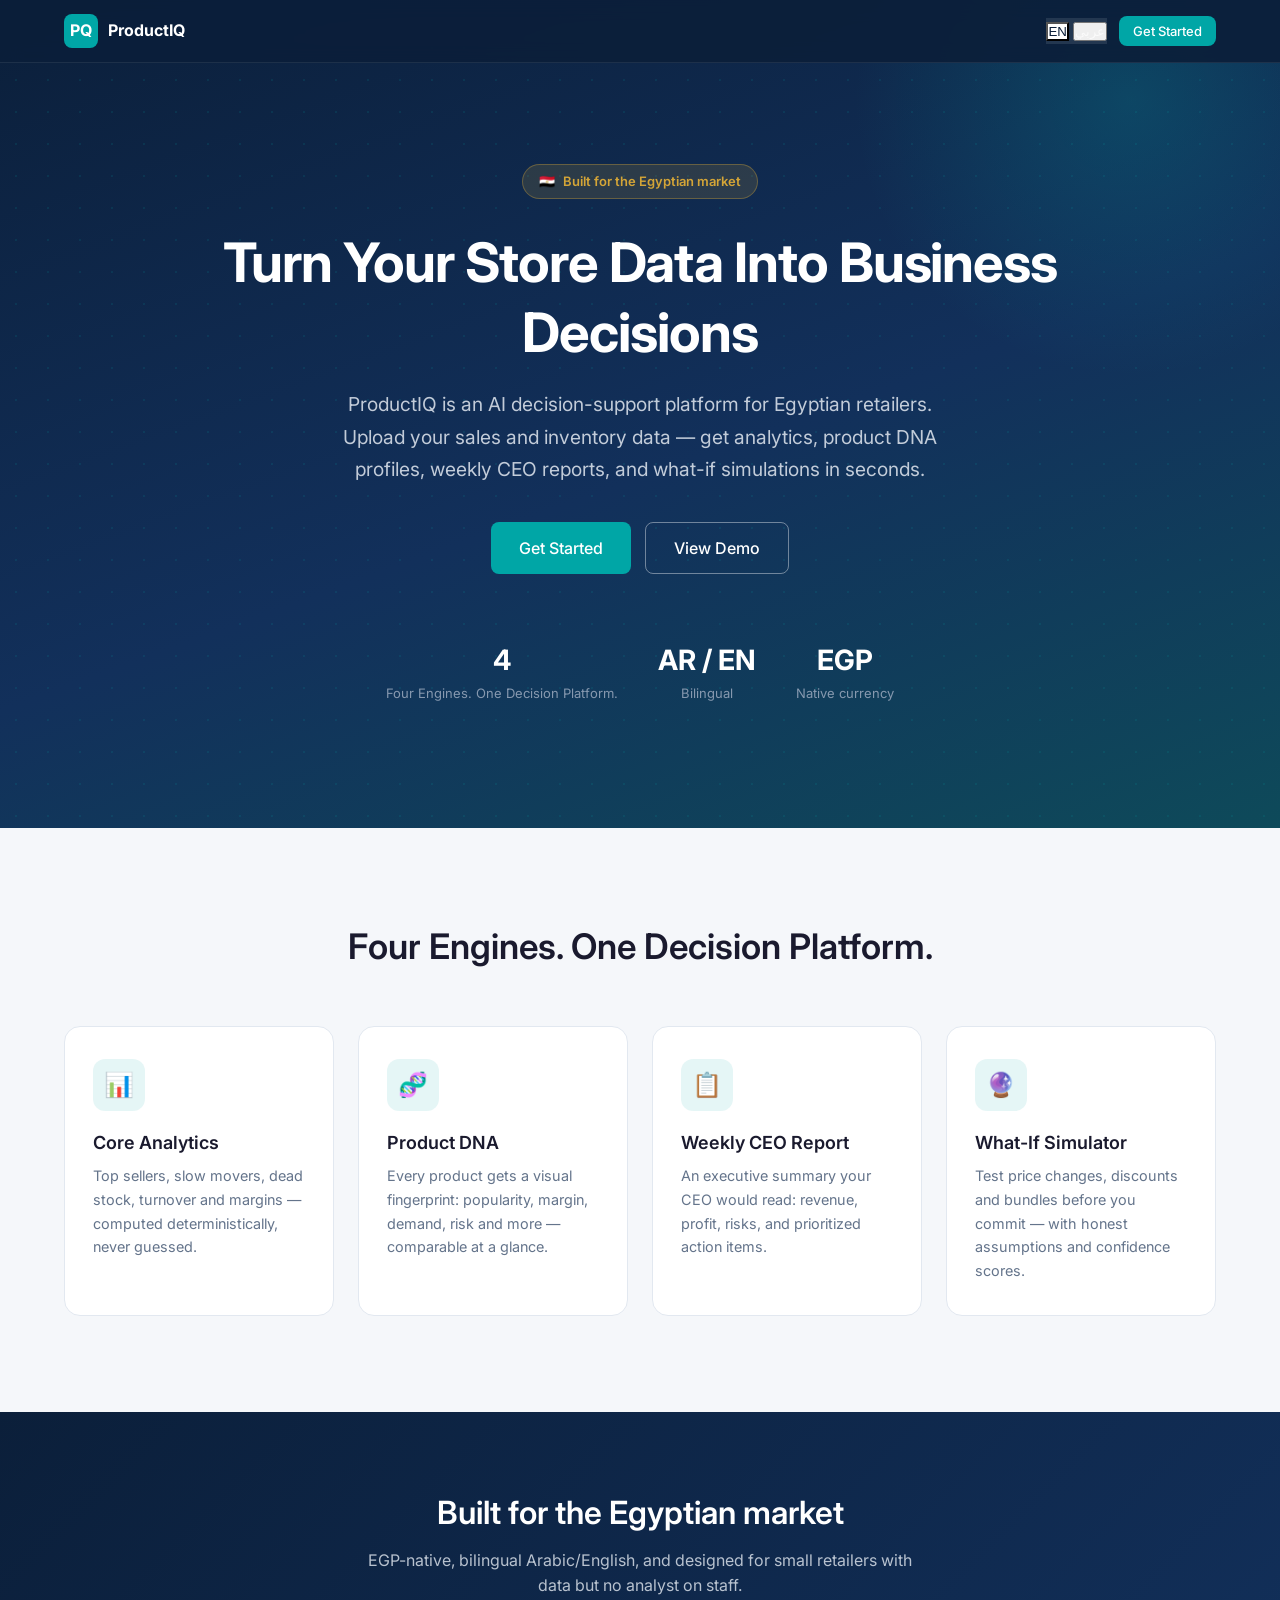
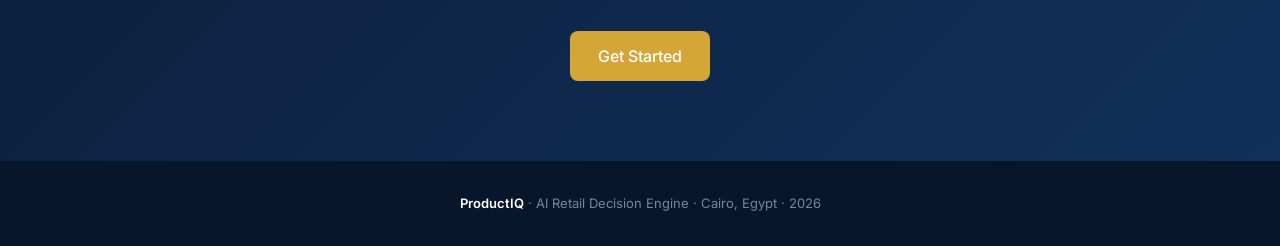
==== frontend/index.html @ 97748abc "ProductIQ v1: AI retail decision engine for the Egyptian market - Bilingual (AR/EN, RTL) frontend: l" ====
<!DOCTYPE html>
<html lang="en">
<head>
  <meta charset="UTF-8">
  <meta name="viewport" content="width=device-width, initial-scale=1.0">
  <title>ProductIQ — AI Retail Decision Engine</title>
  <link rel="preconnect" href="https://fonts.googleapis.com">
  <link href="https://fonts.googleapis.com/css2?family=Inter:wght@400;500;600;700&family=Cairo:wght@400;500;600;700&display=swap" rel="stylesheet">
  <link rel="stylesheet" href="css/design-system.css">
  <link rel="stylesheet" href="css/arabic.css">
  <style>
    .landing-nav {
      position: fixed; top: 0; left: 0; right: 0; z-index: 100;
      background: rgba(11,31,58,0.92); backdrop-filter: blur(10px);
      border-bottom: 1px solid rgba(255,255,255,0.08);
    }
    body[dir="rtl"] .landing-nav { left: 0; right: 0; }
    .landing-nav-inner {
      max-width: 1200px; margin: 0 auto; padding: 14px 24px;
      display: flex; align-items: center; justify-content: space-between;
    }
    .nav-logo { display: flex; align-items: center; gap: 10px; color: white; }
    .nav-logo .logo-icon {
      width: 34px; height: 34px; background: var(--teal); border-radius: 8px;
      display: flex; align-items: center; justify-content: center; font-weight: 700;
    }
    .nav-actions { display: flex; align-items: center; gap: 12px; }
    .landing-nav .lang-toggle { background: rgba(255,255,255,0.1); }
    .landing-nav .lang-btn { color: rgba(255,255,255,0.7); }
    .landing-nav .lang-btn.active { background: white; color: var(--navy); }

    .hero {
      min-height: 92vh; display: flex; align-items: center; justify-content: center;
      background: linear-gradient(160deg, #0B1F3A 0%, #12305B 55%, #0E4A5A 100%);
      position: relative; overflow: hidden; text-align: center; padding: 120px 24px 80px;
    }
    .hero::before {
      content: ''; position: absolute; inset: 0;
      background-image: radial-gradient(rgba(0,166,166,0.12) 1px, transparent 1px);
      background-size: 32px 32px;
    }
    .hero-glow {
      position: absolute; width: 600px; height: 600px; border-radius: 50%;
      background: radial-gradient(circle, rgba(0,166,166,0.22), transparent 65%);
      top: -200px; right: -150px; pointer-events: none;
    }
    body[dir="rtl"] .hero-glow { right: auto; left: -150px; }
    .hero-inner { position: relative; max-width: 840px; }
    .hero-badge {
      display: inline-flex; align-items: center; gap: 8px;
      padding: 6px 16px; border-radius: 20px; margin-bottom: 28px;
      background: rgba(212,165,55,0.15); border: 1px solid rgba(212,165,55,0.35);
      color: var(--gold); font-size: 0.8125rem; font-weight: 600;
    }
    .hero h1 { color: white; font-size: clamp(2rem, 5vw, 3.4rem); font-weight: 700; margin-bottom: 20px; letter-spacing: -0.02em; }
    .hero p { color: rgba(226,232,240,0.85); font-size: clamp(1rem, 2vw, 1.2rem); max-width: 640px; margin: 0 auto 36px; line-height: 1.7; }
    .hero-actions { display: flex; gap: 14px; justify-content: center; flex-wrap: wrap; }
    .hero-stats { display: flex; gap: 40px; justify-content: center; margin-top: 64px; flex-wrap: wrap; }
    .hero-stat { text-align: center; }
    .hero-stat .val { color: white; font-size: 1.75rem; font-weight: 700; }
    .hero-stat .lbl { color: rgba(148,163,184,0.9); font-size: 0.8125rem; }

    .features-section { padding: 96px 24px; max-width: 1200px; margin: 0 auto; }
    .section-title { text-align: center; margin-bottom: 56px; }
    .section-title h2 { font-size: clamp(1.6rem, 3.5vw, 2.2rem); margin-bottom: 12px; }
    .section-title p { color: var(--text-secondary); }
    .features-grid { display: grid; grid-template-columns: repeat(auto-fit, minmax(250px, 1fr)); gap: 24px; }
    .feature-card {
      background: var(--bg-card); border: 1px solid var(--border); border-radius: var(--radius-lg);
      padding: 32px 28px; transition: var(--transition); position: relative; overflow: hidden;
    }
    .feature-card::before {
      content: ''; position: absolute; top: 0; left: 0; right: 0; height: 3px;
      background: linear-gradient(90deg, var(--teal), var(--gold));
      opacity: 0; transition: var(--transition);
    }
    body[dir="rtl"] .feature-card::before { background: linear-gradient(-90deg, var(--teal), var(--gold)); }
    .feature-card:hover { transform: translateY(-4px); box-shadow: var(--shadow-lg); }
    .feature-card:hover::before { opacity: 1; }
    .feature-icon {
      width: 52px; height: 52px; border-radius: 12px; margin-bottom: 20px;
      display: flex; align-items: center; justify-content: center; font-size: 1.5rem;
      background: var(--teal-light);
    }
    .feature-card h3 { margin-bottom: 10px; font-size: 1.125rem; }
    .feature-card p { color: var(--text-secondary); font-size: 0.9rem; line-height: 1.65; }

    .cta-section {
      background: linear-gradient(135deg, var(--navy) 0%, #12305B 100%);
      padding: 80px 24px; text-align: center;
    }
    .cta-section h2 { color: white; font-size: clamp(1.5rem, 3vw, 2rem); margin-bottom: 14px; }
    .cta-section p { color: rgba(226,232,240,0.8); max-width: 560px; margin: 0 auto 32px; }

    .landing-footer {
      background: #08162B; color: rgba(148,163,184,0.8);
      padding: 32px 24px; text-align: center; font-size: 0.8125rem;
    }
    .landing-footer .footer-brand { color: white; font-weight: 600; }
  </style>
</head>
<body>
  <nav class="landing-nav">
    <div class="landing-nav-inner">
      <div class="nav-logo">
        <div class="logo-icon">PQ</div>
        <div>
          <div style="font-weight:700" data-i18n="app.name">ProductIQ</div>
        </div>
      </div>
      <div class="nav-actions">
        <div class="lang-toggle">
          <button class="lang-btn active" data-lang="en" onclick="I18n.setLang('en')">EN</button>
          <button class="lang-btn" data-lang="ar" onclick="I18n.setLang('ar')">عربي</button>
        </div>
        <a href="upload.html" class="btn btn-primary btn-sm" data-i18n="btn.getStarted">Get Started</a>
      </div>
    </div>
  </nav>

  <section class="hero">
    <div class="hero-glow"></div>
    <div class="hero-inner">
      <div class="hero-badge">🇪🇬 <span data-i18n="landing.cta.title">Built for the Egyptian market</span></div>
      <h1 data-i18n="landing.hero.title">Turn Your Store Data Into Business Decisions</h1>
      <p data-i18n="landing.hero.subtitle">ProductIQ is an AI decision-support platform for Egyptian retailers.</p>
      <div class="hero-actions">
        <a href="upload.html" class="btn btn-primary btn-lg" data-i18n="btn.getStarted">Get Started</a>
        <a href="dashboard.html" class="btn btn-outline btn-lg" style="color:white;border-color:rgba(255,255,255,0.4)" data-i18n="btn.viewDemo">View Demo</a>
      </div>
      <div class="hero-stats">
        <div class="hero-stat"><div class="val">4</div><div class="lbl" data-i18n="landing.features.title">AI Engines</div></div>
        <div class="hero-stat"><div class="val">AR / EN</div><div class="lbl">Bilingual</div></div>
        <div class="hero-stat"><div class="val" data-i18n="common.egp">EGP</div><div class="lbl">Native currency</div></div>
      </div>
    </div>
  </section>

  <section class="features-section">
    <div class="section-title">
      <h2 data-i18n="landing.features.title">Four Engines. One Decision Platform.</h2>
    </div>
    <div class="features-grid">
      <div class="feature-card">
        <div class="feature-icon">📊</div>
        <h3 data-i18n="landing.f1.title">Core Analytics</h3>
        <p data-i18n="landing.f1.desc">Top sellers, slow movers, dead stock, turnover and margins.</p>
      </div>
      <div class="feature-card">
        <div class="feature-icon">🧬</div>
        <h3 data-i18n="landing.f2.title">Product DNA</h3>
        <p data-i18n="landing.f2.desc">Every product gets a visual fingerprint.</p>
      </div>
      <div class="feature-card">
        <div class="feature-icon">📋</div>
        <h3 data-i18n="landing.f3.title">Weekly CEO Report</h3>
        <p data-i18n="landing.f3.desc">An executive summary your CEO would read.</p>
      </div>
      <div class="feature-card">
        <div class="feature-icon">🔮</div>
        <h3 data-i18n="landing.f4.title">What-If Simulator</h3>
        <p data-i18n="landing.f4.desc">Test price changes before you commit.</p>
      </div>
    </div>
  </section>

  <section class="cta-section">
    <h2 data-i18n="landing.cta.title">Built for the Egyptian market</h2>
    <p data-i18n="landing.cta.desc">EGP-native, bilingual Arabic/English, designed for small retailers.</p>
    <a href="upload.html" class="btn btn-gold btn-lg" data-i18n="btn.getStarted">Get Started</a>
  </section>

  <footer class="landing-footer">
    <span class="footer-brand" data-i18n="app.name">ProductIQ</span> · <span data-i18n="app.tagline">AI Retail Decision Engine</span> · Cairo, Egypt · 2026
  </footer>

  <script src="js/i18n.js"></script>
</body>
</html>
---- frontend/css/design-system.css ----
:root {
  --navy: #0B1F3A;
  --navy-light: #1A3355;
  --navy-mid: #2A4A6E;
  --teal: #00A6A6;
  --teal-hover: #008F8F;
  --teal-light: rgba(0, 166, 166, 0.1);
  --gold: #D4A537;
  --gold-light: rgba(212, 165, 55, 0.12);
  --bg: #F5F7FA;
  --bg-card: #FFFFFF;
  --bg-sidebar: #0B1F3A;
  --text-primary: #1A1A2E;
  --text-secondary: #64748B;
  --text-light: #94A3B8;
  --text-on-dark: #E2E8F0;
  --border: #E2E8F0;
  --border-light: #F1F5F9;
  --success: #10B981;
  --success-bg: rgba(16, 185, 129, 0.1);
  --warning: #F59E0B;
  --warning-bg: rgba(245, 158, 11, 0.1);
  --danger: #EF4444;
  --danger-bg: rgba(239, 68, 68, 0.1);
  --info: #3B82F6;
  --info-bg: rgba(59, 130, 246, 0.1);
  --radius: 12px;
  --radius-sm: 8px;
  --radius-lg: 16px;
  --shadow: 0 1px 3px rgba(0,0,0,0.06), 0 1px 2px rgba(0,0,0,0.04);
  --shadow-md: 0 4px 6px rgba(0,0,0,0.05), 0 10px 15px rgba(0,0,0,0.03);
  --shadow-lg: 0 10px 25px rgba(0,0,0,0.08);
  --sidebar-width: 260px;
  --header-height: 64px;
  --transition: 0.2s ease;
  --font-ar: 'Cairo', 'Tajawal', sans-serif;
  --font-en: 'Inter', -apple-system, sans-serif;
  --font-body: 'Inter', 'Cairo', -apple-system, sans-serif;
}

*, *::before, *::after { box-sizing: border-box; margin: 0; padding: 0; }
html { scroll-behavior: smooth; }
body {
  font-family: var(--font-body);
  background: var(--bg);
  color: var(--text-primary);
  line-height: 1.6;
  -webkit-font-smoothing: antialiased;
  min-height: 100vh;
  direction: ltr;
}
body[dir="rtl"] { direction: rtl; }

a { color: var(--teal); text-decoration: none; transition: var(--transition); }
a:hover { color: var(--teal-hover); }

h1, h2, h3, h4, h5, h6 { line-height: 1.3; font-weight: 600; }
h1 { font-size: 2rem; }
h2 { font-size: 1.5rem; }
h3 { font-size: 1.25rem; }
h4 { font-size: 1.125rem; }

body[dir="rtl"] h1,
body[dir="rtl"] h2,
body[dir="rtl"] h3 { font-family: var(--font-ar); }

.badge {
  display: inline-flex;
  align-items: center;
  gap: 4px;
  padding: 4px 10px;
  border-radius: 20px;
  font-size: 0.75rem;
  font-weight: 500;
  line-height: 1.4;
}
.badge-success { background: var(--success-bg); color: var(--success); }
.badge-warning { background: var(--warning-bg); color: var(--warning); }
.badge-danger { background: var(--danger-bg); color: var(--danger); }
.badge-info { background: var(--info-bg); color: var(--info); }

.kpi-value { font-size: 1.75rem; font-weight: 700; line-height: 1.2; }
.kpi-label { font-size: 0.8125rem; color: var(--text-secondary); font-weight: 500; }
.kpi-change { font-size: 0.75rem; font-weight: 600; }
.kpi-change.up { color: var(--success); }
.kpi-change.down { color: var(--danger); }

.btn {
  display: inline-flex;
  align-items: center;
  justify-content: center;
  gap: 8px;
  padding: 10px 20px;
  border: none;
  border-radius: var(--radius-sm);
  font-family: var(--font-body);
  font-size: 0.875rem;
  font-weight: 500;
  cursor: pointer;
  transition: var(--transition);
  line-height: 1.4;
  white-space: nowrap;
}
.btn-primary { background: var(--teal); color: white; }
.btn-primary:hover { background: var(--teal-hover); transform: translateY(-1px); box-shadow: 0 4px 12px rgba(0,166,166,0.3); }
.btn-outline { background: transparent; color: var(--teal); border: 1.5px solid var(--teal); }
.btn-outline:hover { background: var(--teal-light); }
.btn-ghost { background: transparent; color: var(--text-secondary); }
.btn-ghost:hover { background: var(--border-light); }
.btn-gold { background: var(--gold); color: white; }
.btn-gold:hover { background: #C49530; transform: translateY(-1px); }
.btn-sm { padding: 6px 14px; font-size: 0.8125rem; }
.btn-lg { padding: 14px 28px; font-size: 1rem; }
.btn-block { width: 100%; }

.card {
  background: var(--bg-card);
  border: 1px solid var(--border);
  border-radius: var(--radius);
  box-shadow: var(--shadow);
  transition: var(--transition);
}
.card:hover { box-shadow: var(--shadow-md); }
.card-header {
  padding: 20px 24px 0;
  display: flex;
  align-items: center;
  justify-content: space-between;
  gap: 12px;
}
.card-body { padding: 20px 24px; }
.card-footer {
  padding: 16px 24px;
  border-top: 1px solid var(--border);
  display: flex;
  align-items: center;
  gap: 8px;
  font-size: 0.8125rem;
  color: var(--text-secondary);
}

input, select, textarea {
  font-family: var(--font-body);
  font-size: 0.875rem;
  padding: 10px 14px;
  border: 1.5px solid var(--border);
  border-radius: var(--radius-sm);
  background: var(--bg-card);
  color: var(--text-primary);
  transition: var(--transition);
  width: 100%;
  outline: none;
}
input:focus, select:focus, textarea:focus {
  border-color: var(--teal);
  box-shadow: 0 0 0 3px var(--teal-light);
}

table {
  width: 100%;
  border-collapse: collapse;
  font-size: 0.875rem;
}
th {
  text-align: left;
  padding: 12px 16px;
  font-weight: 600;
  color: var(--text-secondary);
  border-bottom: 2px solid var(--border);
  font-size: 0.75rem;
  text-transform: uppercase;
  letter-spacing: 0.05em;
}
body[dir="rtl"] th { text-align: right; }
td {
  padding: 12px 16px;
  border-bottom: 1px solid var(--border-light);
}
tr:hover td { background: var(--border-light); }

.grid-2 { display: grid; grid-template-columns: 1fr 1fr; gap: 20px; }
.grid-3 { display: grid; grid-template-columns: 1fr 1fr 1fr; gap: 20px; }
.grid-4 { display: grid; grid-template-columns: 1fr 1fr 1fr 1fr; gap: 20px; }
@media (max-width: 1024px) {
  .grid-4 { grid-template-columns: 1fr 1fr; }
  .grid-3 { grid-template-columns: 1fr 1fr; }
}
@media (max-width: 640px) {
  .grid-2, .grid-3, .grid-4 { grid-template-columns: 1fr; }
}

.text-center { text-align: center; }
.text-right { text-align: right; }
body[dir="rtl"] .text-right { text-align: left; }
.mt-1 { margin-top: 8px; }
.mt-2 { margin-top: 16px; }
.mt-3 { margin-top: 24px; }
.mt-4 { margin-top: 32px; }
.mb-1 { margin-bottom: 8px; }
.mb-2 { margin-bottom: 16px; }
.mb-3 { margin-bottom: 24px; }
.gap-1 { gap: 8px; }
.gap-2 { gap: 16px; }
.flex { display: flex; }
.flex-center { align-items: center; justify-content: center; }
.flex-between { display: flex; align-items: center; justify-content: space-between; }
.flex-col { flex-direction: column; }
.wrap { flex-wrap: wrap; }
.flex-1 { flex: 1; }
---- frontend/css/arabic.css ----
body[dir="rtl"] {
  font-family: var(--font-ar);
}

body[dir="rtl"] .sidebar,
body[dir="rtl"] .main-content,
body[dir="rtl"] .top-header,
body[dir="rtl"] .page-content { direction: rtl; }

body[dir="rtl"] .nav-item { text-align: right; }
body[dir="rtl"] .nav-icon { margin-left: 12px; margin-right: 0; }

body[dir="rtl"] input,
body[dir="rtl"] select,
body[dir="rtl"] textarea { direction: rtl; }

body[dir="rtl"] .stat-card,
body[dir="rtl"] .card { direction: rtl; }

body[dir="rtl"] table th,
body[dir="rtl"] table td { text-align: right; }

body[dir="rtl"] .lang-btn {
  font-family: var(--font-ar);
}

body[dir="rtl"] .btn { font-family: var(--font-ar); }

body[dir="rtl"] .badge { font-family: var(--font-ar); }

body[dir="rtl"] .upload-zone { direction: rtl; }

body[dir="rtl"] .dna-dimension { direction: rtl; }

body[dir="rtl"] .report-card { direction: rtl; }
body[dir="rtl"] .report-card .report-section h3 { font-family: var(--font-ar); }

body[dir="rtl"] .simulator-input { direction: rtl; }

body[dir="rtl"] .header-breadcrumb { font-family: var(--font-ar); }

body[dir="rtl"] .empty-state { direction: rtl; }

body[dir="rtl"] .confidence-meter { direction: rtl; }
body[dir="rtl"] .assumptions-box { direction: rtl; }

@import url('https://fonts.googleapis.com/css2?family=Cairo:wght@400;500;600;700&display=swap');
@import url('https://fonts.googleapis.com/css2?family=Tajawal:wght@400;500;700&display=swap');
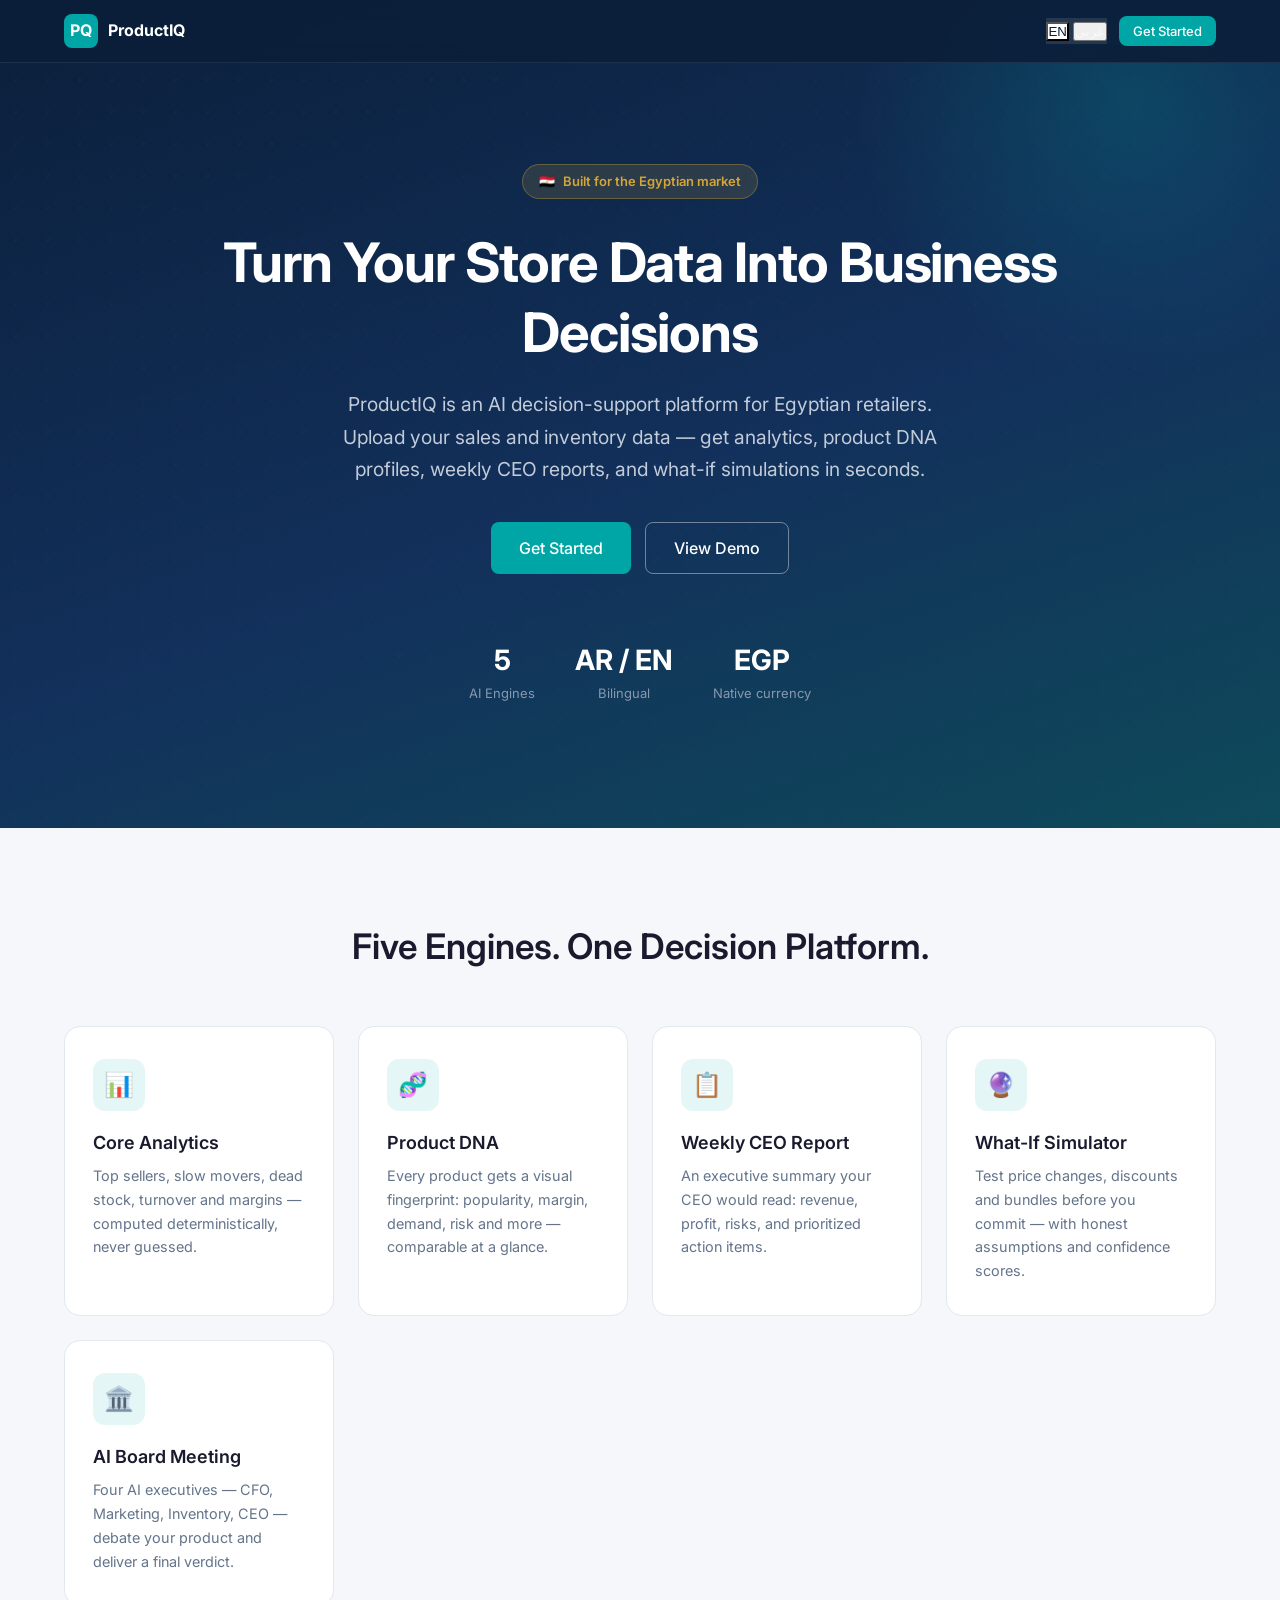
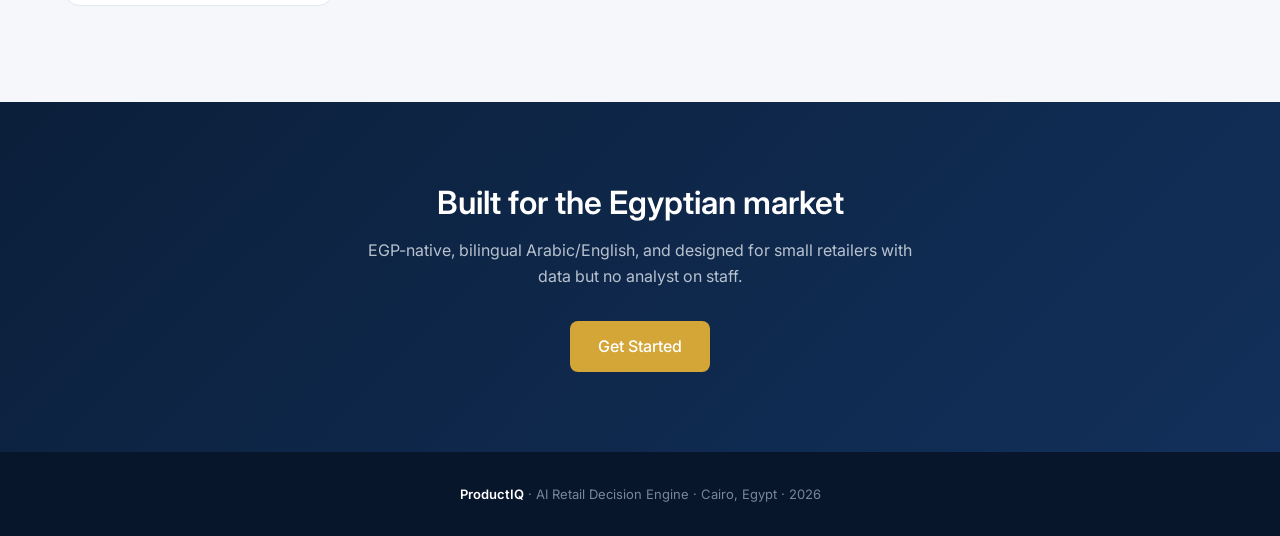
==== commit 386fba09: "v2: Add AI Board Meeting — 5th engine - Multi-agent product evaluation: CFO, Marketing, Inventory, C" ====
--- a/frontend/index.html
+++ b/frontend/index.html
@@ -129,7 +129,7 @@
         <a href="dashboard.html" class="btn btn-outline btn-lg" style="color:white;border-color:rgba(255,255,255,0.4)" data-i18n="btn.viewDemo">View Demo</a>
       </div>
       <div class="hero-stats">
-        <div class="hero-stat"><div class="val">4</div><div class="lbl" data-i18n="landing.features.title">AI Engines</div></div>
+        <div class="hero-stat"><div class="val">5</div><div class="lbl">AI Engines</div></div>
         <div class="hero-stat"><div class="val">AR / EN</div><div class="lbl">Bilingual</div></div>
         <div class="hero-stat"><div class="val" data-i18n="common.egp">EGP</div><div class="lbl">Native currency</div></div>
       </div>
@@ -161,6 +161,11 @@
         <h3 data-i18n="landing.f4.title">What-If Simulator</h3>
         <p data-i18n="landing.f4.desc">Test price changes before you commit.</p>
       </div>
+      <div class="feature-card">
+        <div class="feature-icon">🏛️</div>
+        <h3>AI Board Meeting</h3>
+        <p>Four AI executives — CFO, Marketing, Inventory, CEO — debate your product and deliver a final verdict.</p>
+      </div>
     </div>
   </section>
 
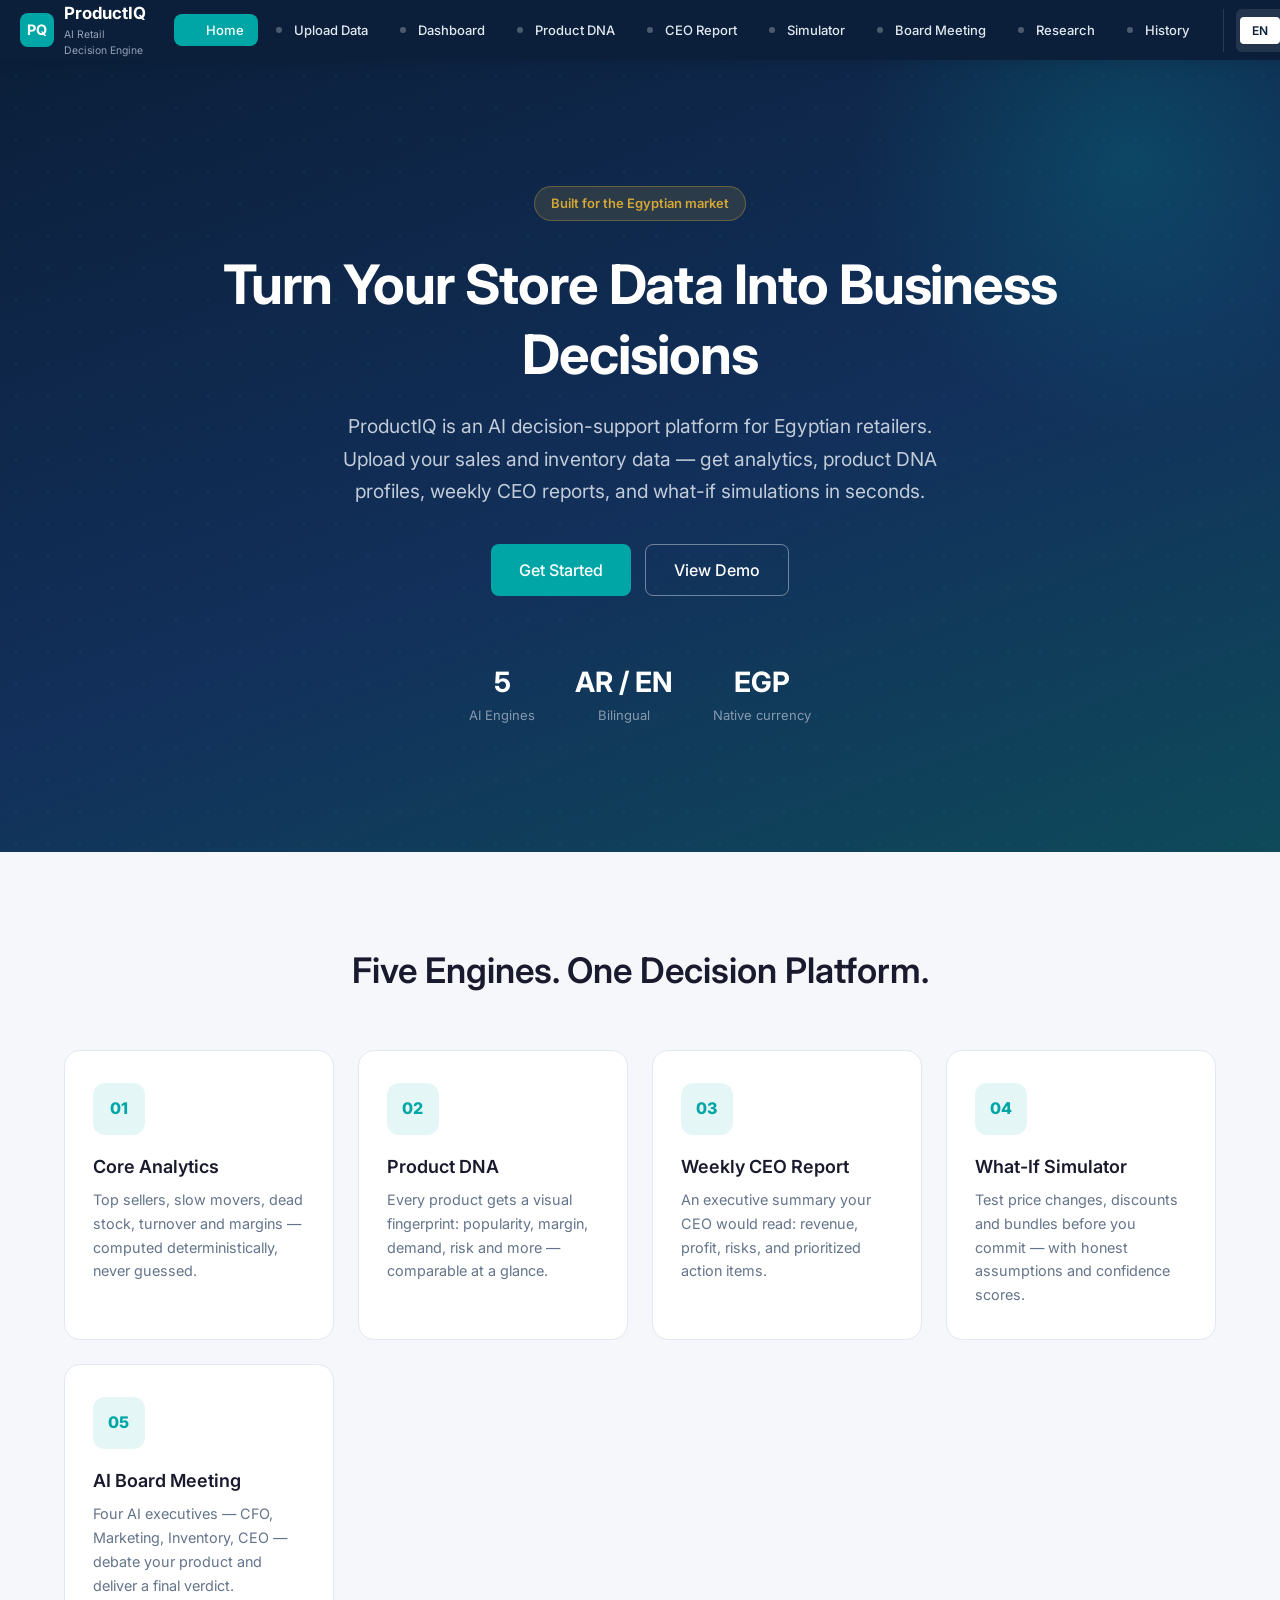
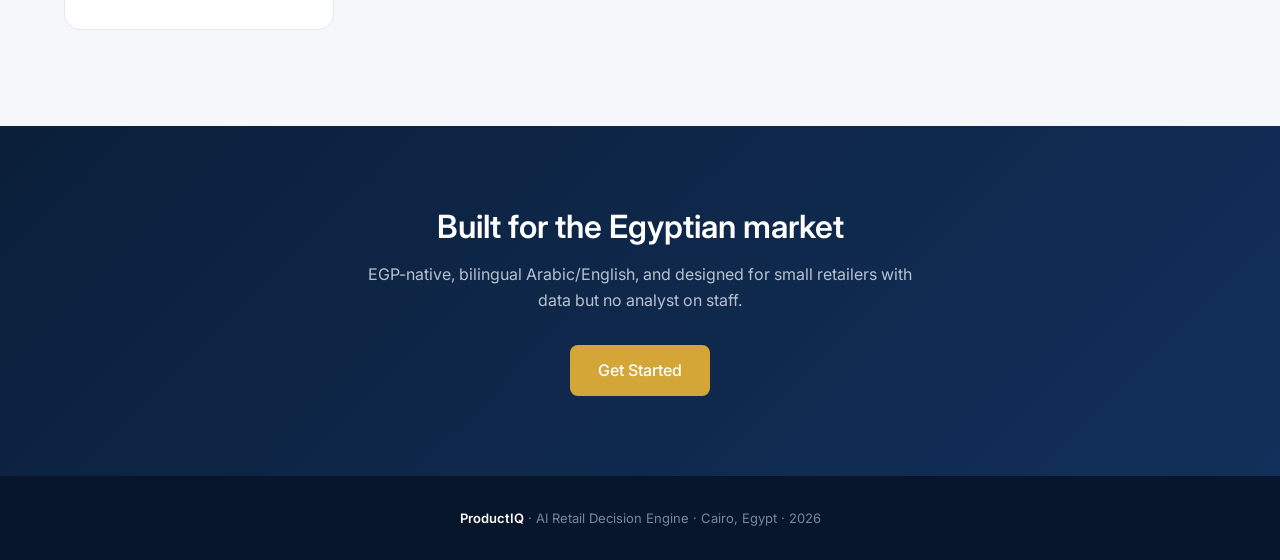
==== commit 49cc557f: "ProductIQ v2: full auth, MCP research agent, memory, simulation engine, CI/CD, and test suite" ====
--- a/frontend/index.html
+++ b/frontend/index.html
@@ -7,32 +7,14 @@
   <link rel="preconnect" href="https://fonts.googleapis.com">
   <link href="https://fonts.googleapis.com/css2?family=Inter:wght@400;500;600;700&family=Cairo:wght@400;500;600;700&display=swap" rel="stylesheet">
   <link rel="stylesheet" href="css/design-system.css">
+  <link rel="stylesheet" href="css/layout.css">
+  <link rel="stylesheet" href="css/responsive.css">
   <link rel="stylesheet" href="css/arabic.css">
   <style>
-    .landing-nav {
-      position: fixed; top: 0; left: 0; right: 0; z-index: 100;
-      background: rgba(11,31,58,0.92); backdrop-filter: blur(10px);
-      border-bottom: 1px solid rgba(255,255,255,0.08);
-    }
-    body[dir="rtl"] .landing-nav { left: 0; right: 0; }
-    .landing-nav-inner {
-      max-width: 1200px; margin: 0 auto; padding: 14px 24px;
-      display: flex; align-items: center; justify-content: space-between;
-    }
-    .nav-logo { display: flex; align-items: center; gap: 10px; color: white; }
-    .nav-logo .logo-icon {
-      width: 34px; height: 34px; background: var(--teal); border-radius: 8px;
-      display: flex; align-items: center; justify-content: center; font-weight: 700;
-    }
-    .nav-actions { display: flex; align-items: center; gap: 12px; }
-    .landing-nav .lang-toggle { background: rgba(255,255,255,0.1); }
-    .landing-nav .lang-btn { color: rgba(255,255,255,0.7); }
-    .landing-nav .lang-btn.active { background: white; color: var(--navy); }
-
     .hero {
-      min-height: 92vh; display: flex; align-items: center; justify-content: center;
+      min-height: 88vh; display: flex; align-items: center; justify-content: center;
       background: linear-gradient(160deg, #0B1F3A 0%, #12305B 55%, #0E4A5A 100%);
-      position: relative; overflow: hidden; text-align: center; padding: 120px 24px 80px;
+      position: relative; overflow: hidden; text-align: center; padding: 80px 24px;
     }
     .hero::before {
       content: ''; position: absolute; inset: 0;
@@ -82,6 +64,12 @@
       display: flex; align-items: center; justify-content: center; font-size: 1.5rem;
       background: var(--teal-light);
     }
+    .feature-num {
+      width: 52px; height: 52px; border-radius: 12px; margin-bottom: 20px;
+      display: flex; align-items: center; justify-content: center;
+      font-size: 1rem; font-weight: 800; letter-spacing: 0.02em;
+      background: var(--teal-light); color: var(--teal);
+    }
     .feature-card h3 { margin-bottom: 10px; font-size: 1.125rem; }
     .feature-card p { color: var(--text-secondary); font-size: 0.9rem; line-height: 1.65; }
 
@@ -100,28 +88,40 @@
   </style>
 </head>
 <body>
-  <nav class="landing-nav">
-    <div class="landing-nav-inner">
-      <div class="nav-logo">
-        <div class="logo-icon">PQ</div>
-        <div>
-          <div style="font-weight:700" data-i18n="app.name">ProductIQ</div>
-        </div>
+  <nav class="topbar">
+    <div class="brand">
+      <div class="logo-icon">PQ</div>
+      <div>
+        <span class="brand-name" data-i18n="app.name">ProductIQ</span>
+        <span class="brand-sub" data-i18n="app.tagline">AI Retail Decision Engine</span>
       </div>
-      <div class="nav-actions">
-        <div class="lang-toggle">
-          <button class="lang-btn active" data-lang="en" onclick="I18n.setLang('en')">EN</button>
-          <button class="lang-btn" data-lang="ar" onclick="I18n.setLang('ar')">عربي</button>
-        </div>
-        <a href="upload.html" class="btn btn-primary btn-sm" data-i18n="btn.getStarted">Get Started</a>
+    </div>
+    <div class="nav-links">
+      <button class="nav-item" data-page="home" data-href="index.html"><span class="nav-dot"></span><span data-i18n="nav.home">Home</span></button>
+      <button class="nav-item" data-page="upload" data-href="upload.html"><span class="nav-dot"></span><span data-i18n="nav.upload">Upload</span></button>
+      <button class="nav-item" data-page="dashboard" data-href="dashboard.html"><span class="nav-dot"></span><span data-i18n="nav.dashboard">Dashboard</span></button>
+      <button class="nav-item" data-page="dna" data-href="product-dna.html"><span class="nav-dot"></span><span data-i18n="nav.dna">Product DNA</span></button>
+      <button class="nav-item" data-page="report" data-href="ceo-report.html"><span class="nav-dot"></span><span data-i18n="nav.report">CEO Report</span></button>
+      <button class="nav-item" data-page="simulator" data-href="simulator.html"><span class="nav-dot"></span><span data-i18n="nav.simulator">Simulator</span></button>
+      <button class="nav-item" data-page="board" data-href="board-meeting.html"><span class="nav-dot"></span><span data-i18n="nav.board">Board Meeting</span></button>
+        <button class="nav-item" data-page="research" data-href="research.html"><span class="nav-dot"></span><span data-i18n="nav.research">Research</span></button>
+        <button class="nav-item" data-page="history" data-href="history.html"><span class="nav-dot"></span><span data-i18n="nav.history">History</span></button>
+    </div>
+    <div class="topbar-right">
+      <div class="lang-toggle">
+        <button class="lang-btn active" data-lang="en" onclick="I18n.setLang('en')">EN</button>
+        <button class="lang-btn" data-lang="ar" onclick="I18n.setLang('ar')">عربي</button>
       </div>
+      <a href="upload.html" class="btn btn-primary btn-sm" data-i18n="btn.getStarted">Get Started</a>
+      <div id="userMenu" class="user-menu"></div>
+        <button class="hamburger" aria-label="Menu">☰</button>
     </div>
   </nav>
 
   <section class="hero">
     <div class="hero-glow"></div>
     <div class="hero-inner">
-      <div class="hero-badge">🇪🇬 <span data-i18n="landing.cta.title">Built for the Egyptian market</span></div>
+      <div class="hero-badge"><span data-i18n="landing.cta.title">Built for the Egyptian market</span></div>
       <h1 data-i18n="landing.hero.title">Turn Your Store Data Into Business Decisions</h1>
       <p data-i18n="landing.hero.subtitle">ProductIQ is an AI decision-support platform for Egyptian retailers.</p>
       <div class="hero-actions">
@@ -142,27 +142,27 @@
     </div>
     <div class="features-grid">
       <div class="feature-card">
-        <div class="feature-icon">📊</div>
+        <div class="feature-num">01</div>
         <h3 data-i18n="landing.f1.title">Core Analytics</h3>
         <p data-i18n="landing.f1.desc">Top sellers, slow movers, dead stock, turnover and margins.</p>
       </div>
       <div class="feature-card">
-        <div class="feature-icon">🧬</div>
+        <div class="feature-num">02</div>
         <h3 data-i18n="landing.f2.title">Product DNA</h3>
         <p data-i18n="landing.f2.desc">Every product gets a visual fingerprint.</p>
       </div>
       <div class="feature-card">
-        <div class="feature-icon">📋</div>
+        <div class="feature-num">03</div>
         <h3 data-i18n="landing.f3.title">Weekly CEO Report</h3>
         <p data-i18n="landing.f3.desc">An executive summary your CEO would read.</p>
       </div>
       <div class="feature-card">
-        <div class="feature-icon">🔮</div>
+        <div class="feature-num">04</div>
         <h3 data-i18n="landing.f4.title">What-If Simulator</h3>
         <p data-i18n="landing.f4.desc">Test price changes before you commit.</p>
       </div>
       <div class="feature-card">
-        <div class="feature-icon">🏛️</div>
+        <div class="feature-num">05</div>
         <h3>AI Board Meeting</h3>
         <p>Four AI executives — CFO, Marketing, Inventory, CEO — debate your product and deliver a final verdict.</p>
       </div>
@@ -180,5 +180,7 @@
   </footer>
 
   <script src="js/i18n.js"></script>
+  <script src="js/app.js"></script>
+  <script>App.initNav('home');</script>
 </body>
 </html>
--- a/frontend/css/layout.css
+++ b/frontend/css/layout.css
@@ -0,0 +1,186 @@
+.app-layout {
+  display: flex;
+  flex-direction: column;
+  min-height: 100vh;
+}
+
+/* ── Top navigation bar (replaces the old left sidebar) ── */
+.topbar {
+  position: sticky;
+  top: 0;
+  z-index: 100;
+  background: var(--bg-sidebar);
+  color: white;
+  display: flex;
+  align-items: center;
+  gap: 8px;
+  padding-inline: 20px;
+  height: 60px;
+  box-shadow: var(--shadow-md);
+}
+.topbar .brand {
+  display: flex;
+  align-items: center;
+  gap: 10px;
+  margin-inline-end: 20px;
+}
+.topbar .brand .logo-icon {
+  width: 34px; height: 34px;
+  background: var(--teal);
+  border-radius: var(--radius-sm);
+  display: flex; align-items: center; justify-content: center;
+  font-weight: 700; font-size: 0.9rem; flex-shrink: 0;
+}
+.topbar .brand .brand-name { font-size: 1.05rem; font-weight: 700; white-space: nowrap; }
+.topbar .brand .brand-sub { font-size: 0.65rem; color: var(--text-light); display: block; }
+
+.topbar .nav-links {
+  display: flex;
+  align-items: center;
+  gap: 4px;
+  flex: 1;
+  justify-content: flex-end;
+  margin-inline-start: auto;
+}
+.topbar .nav-item {
+  display: flex; align-items: center; gap: 6px;
+  padding: 8px 14px;
+  border-radius: var(--radius-sm);
+  color: var(--text-on-dark);
+  font-size: 0.8125rem; font-weight: 500;
+  border: none; background: none; cursor: pointer;
+  font-family: var(--font-body);
+  transition: var(--transition);
+  white-space: nowrap;
+}
+.topbar .nav-item:hover { background: rgba(255,255,255,0.08); color: white; }
+.topbar .nav-item.active { background: var(--teal); color: white; }
+.topbar .nav-item .nav-dot {
+  display: inline-block; width: 6px; height: 6px; border-radius: 50%;
+  background: currentColor; margin-inline-end: 6px; opacity: 0.3;
+}
+.topbar .nav-item.active .nav-dot { opacity: 1; background: var(--teal); }
+
+.topbar .topbar-right {
+  display: flex; align-items: center; gap: 10px;
+  margin-inline-start: 12px;
+  padding-inline-start: 12px;
+  border-inline-start: 1px solid rgba(255,255,255,0.12);
+}
+.topbar .lang-toggle { background: rgba(255,255,255,0.1); }
+.topbar .lang-btn { color: rgba(255,255,255,0.75); }
+.topbar .lang-btn.active { background: white; color: var(--navy); }
+
+.topbar .user-menu { display: flex; align-items: center; gap: 8px; }
+.topbar .user-menu .user-name { font-size: 0.8125rem; font-weight: 500; color: var(--text-on-dark); white-space: nowrap; }
+@media (max-width: 640px) { .topbar .user-menu .user-name { display: none; } }
+
+/* hamburger (hidden on desktop) */
+.topbar .hamburger {
+  display: none;
+  background: none; border: none; color: white;
+  font-size: 1.4rem; cursor: pointer; padding: 6px;
+  margin-inline-start: auto;
+}
+
+.main-content {
+  flex: 1;
+  display: flex;
+  flex-direction: column;
+  min-height: 100vh;
+}
+
+.top-header {
+  height: var(--header-height);
+  background: var(--bg-card);
+  border-bottom: 1px solid var(--border);
+  display: flex;
+  align-items: center;
+  justify-content: space-between;
+  padding: 0 32px;
+  position: sticky;
+  top: 0;
+  z-index: 50;
+}
+.header-left { display: flex; align-items: center; gap: 16px; }
+.header-right { display: flex; align-items: center; gap: 12px; }
+.header-title { font-size: 1.125rem; font-weight: 600; }
+.header-breadcrumb {
+  font-size: 0.8125rem;
+  color: var(--text-secondary);
+}
+
+.page-content {
+  padding: 28px 32px;
+  flex: 1;
+}
+
+.lang-toggle {
+  display: flex;
+  align-items: center;
+  gap: 4px;
+  padding: 4px;
+  background: var(--border-light);
+  border-radius: 6px;
+}
+.lang-btn {
+  padding: 6px 12px;
+  border: none;
+  background: transparent;
+  border-radius: 4px;
+  font-size: 0.75rem;
+  font-weight: 600;
+  cursor: pointer;
+  color: var(--text-secondary);
+  font-family: var(--font-body);
+  transition: var(--transition);
+}
+.lang-btn.active { background: white; color: var(--text-primary); box-shadow: 0 1px 3px rgba(0,0,0,0.08); }
+
+.stats-grid { display: grid; grid-template-columns: repeat(4, 1fr); gap: 16px; margin-bottom: 24px; }
+@media (max-width: 1024px) { .stats-grid { grid-template-columns: repeat(2, 1fr); } }
+@media (max-width: 640px) { .stats-grid { grid-template-columns: 1fr; } }
+
+.stat-card {
+  background: var(--bg-card);
+  border: 1px solid var(--border);
+  border-radius: var(--radius);
+  padding: 20px;
+  box-shadow: var(--shadow);
+}
+.stat-card .stat-header { display: flex; align-items: flex-start; justify-content: space-between; margin-bottom: 8px; }
+.stat-card .stat-icon {
+  width: 40px;
+  height: 40px;
+  border-radius: var(--radius-sm);
+  display: flex;
+  align-items: center;
+  justify-content: center;
+  font-size: 1.25rem;
+}
+.stat-card .kpi-abbr {
+  width: 40px; height: 40px; border-radius: var(--radius-sm);
+  display: flex; align-items: center; justify-content: center;
+  font-size: 0.7rem; font-weight: 700; letter-spacing: 0.04em;
+  color: var(--teal); text-transform: uppercase;
+}
+
+.empty-state {
+  text-align: center;
+  padding: 60px 20px;
+  color: var(--text-secondary);
+}
+.empty-state .empty-icon { font-size: 3rem; margin-bottom: 16px; opacity: 0.4; }
+.empty-state h3 { margin-bottom: 8px; color: var(--text-primary); }
+.empty-state p { max-width: 400px; margin: 0 auto 20px; }
+
+@media (max-width: 768px) {
+  .sidebar { transform: translateX(-100%); }
+  body[dir="rtl"] .sidebar { transform: translateX(100%); }
+  .sidebar.open { transform: translateX(0); }
+  .main-content { margin-left: 0; }
+  body[dir="rtl"] .main-content { margin-right: 0; }
+  .page-content { padding: 20px 16px; }
+  .top-header { padding: 0 16px; }
+  .stats-grid { grid-template-columns: repeat(2, 1fr); }
+}
--- a/frontend/css/responsive.css
+++ b/frontend/css/responsive.css
@@ -0,0 +1,49 @@
+@media (max-width: 1200px) {
+  .stats-grid { grid-template-columns: repeat(2, 1fr); }
+  .grid-4 { grid-template-columns: 1fr 1fr; }
+}
+
+@media (max-width: 992px) {
+  .page-content { padding: 24px 20px; }
+  .top-header { padding: 0 20px; }
+  .dna-comparison { grid-template-columns: 1fr; }
+}
+
+@media (max-width: 860px) {
+  /* Topbar → hamburger mode */
+  .topbar { flex-wrap: wrap; height: auto; padding-block: 10px; }
+  .topbar .nav-links {
+    display: none;
+    flex-basis: 100%;
+    flex-direction: column;
+    align-items: stretch;
+    gap: 2px;
+    order: 3;
+    margin-top: 10px;
+    margin-inline-start: 0;
+  }
+  .topbar .nav-links.open { display: flex; }
+  .topbar .nav-item { width: 100%; justify-content: flex-start; padding: 12px 14px; }
+  .topbar .hamburger { display: block; }
+  .topbar .topbar-right { margin-inline-start: auto; border-inline-start: none; padding-inline-start: 0; }
+
+  .stats-grid { grid-template-columns: repeat(2, 1fr); gap: 12px; }
+  .page-content { padding: 20px 16px; }
+  .top-header { padding: 0 16px; }
+  .comparison-view { grid-template-columns: 1fr; }
+  .grid-2, .grid-3 { grid-template-columns: 1fr; }
+}
+
+@media (max-width: 480px) {
+  .stats-grid { grid-template-columns: 1fr; }
+  .header-title { font-size: 1rem; }
+  .kpi-value { font-size: 1.375rem; }
+  .stat-card { padding: 16px; }
+  .card-body { padding: 16px; }
+  .card-header { padding: 16px 16px 0; }
+  .upload-zone { padding: 32px 16px; }
+  .simulator-input .param-row .param-field { min-width: 100%; }
+  .report-actions { flex-direction: column; }
+  .report-actions .btn { width: 100%; }
+  .topbar .brand .brand-sub { display: none; }
+}
--- a/frontend/css/arabic.css
+++ b/frontend/css/arabic.css
@@ -2,13 +2,13 @@
   font-family: var(--font-ar);
 }
 
-body[dir="rtl"] .sidebar,
+/* Flexbox and logical properties mirror the topbar automatically with dir="rtl":
+   brand moves to the inline-start (right), nav to inline-end (left). */
+
+body[dir="rtl"] .topbar,
 body[dir="rtl"] .main-content,
 body[dir="rtl"] .top-header,
 body[dir="rtl"] .page-content { direction: rtl; }
-
-body[dir="rtl"] .nav-item { text-align: right; }
-body[dir="rtl"] .nav-icon { margin-left: 12px; margin-right: 0; }
 
 body[dir="rtl"] input,
 body[dir="rtl"] select,
@@ -20,29 +20,24 @@
 body[dir="rtl"] table th,
 body[dir="rtl"] table td { text-align: right; }
 
-body[dir="rtl"] .lang-btn {
-  font-family: var(--font-ar);
-}
-
-body[dir="rtl"] .btn { font-family: var(--font-ar); }
-
+body[dir="rtl"] .lang-btn,
+body[dir="rtl"] .btn,
 body[dir="rtl"] .badge { font-family: var(--font-ar); }
 
-body[dir="rtl"] .upload-zone { direction: rtl; }
+body[dir="rtl"] .upload-zone,
+body[dir="rtl"] .dna-dimension,
+body[dir="rtl"] .report-card,
+body[dir="rtl"] .simulator-input,
+body[dir="rtl"] .empty-state,
+body[dir="rtl"] .confidence-meter,
+body[dir="rtl"] .assumptions-box { direction: rtl; }
 
-body[dir="rtl"] .dna-dimension { direction: rtl; }
-
-body[dir="rtl"] .report-card { direction: rtl; }
-body[dir="rtl"] .report-card .report-section h3 { font-family: var(--font-ar); }
-
-body[dir="rtl"] .simulator-input { direction: rtl; }
-
+body[dir="rtl"] .report-card .report-section h3,
 body[dir="rtl"] .header-breadcrumb { font-family: var(--font-ar); }
 
-body[dir="rtl"] .empty-state { direction: rtl; }
-
-body[dir="rtl"] .confidence-meter { direction: rtl; }
-body[dir="rtl"] .assumptions-box { direction: rtl; }
+body[dir="rtl"] h1,
+body[dir="rtl"] h2,
+body[dir="rtl"] h3 { font-family: var(--font-ar); }
 
 @import url('https://fonts.googleapis.com/css2?family=Cairo:wght@400;500;600;700&display=swap');
 @import url('https://fonts.googleapis.com/css2?family=Tajawal:wght@400;500;700&display=swap');
